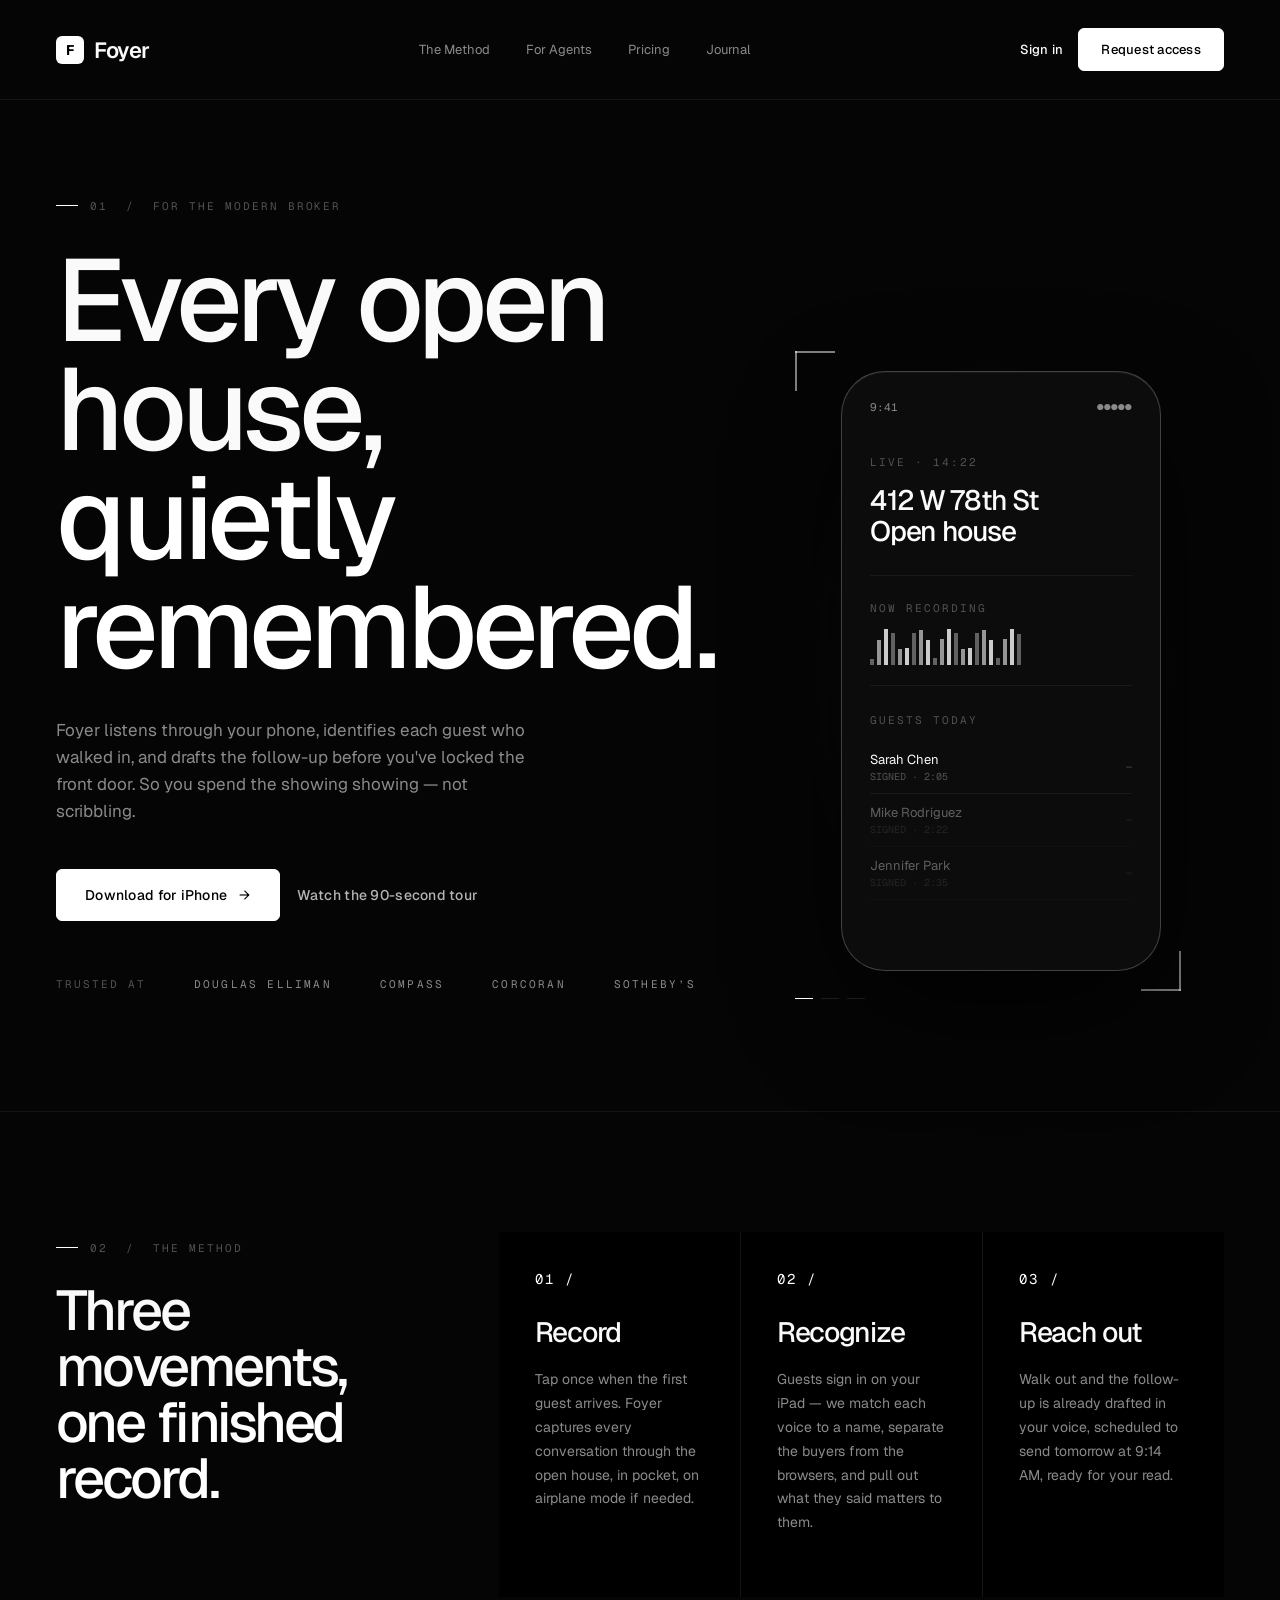
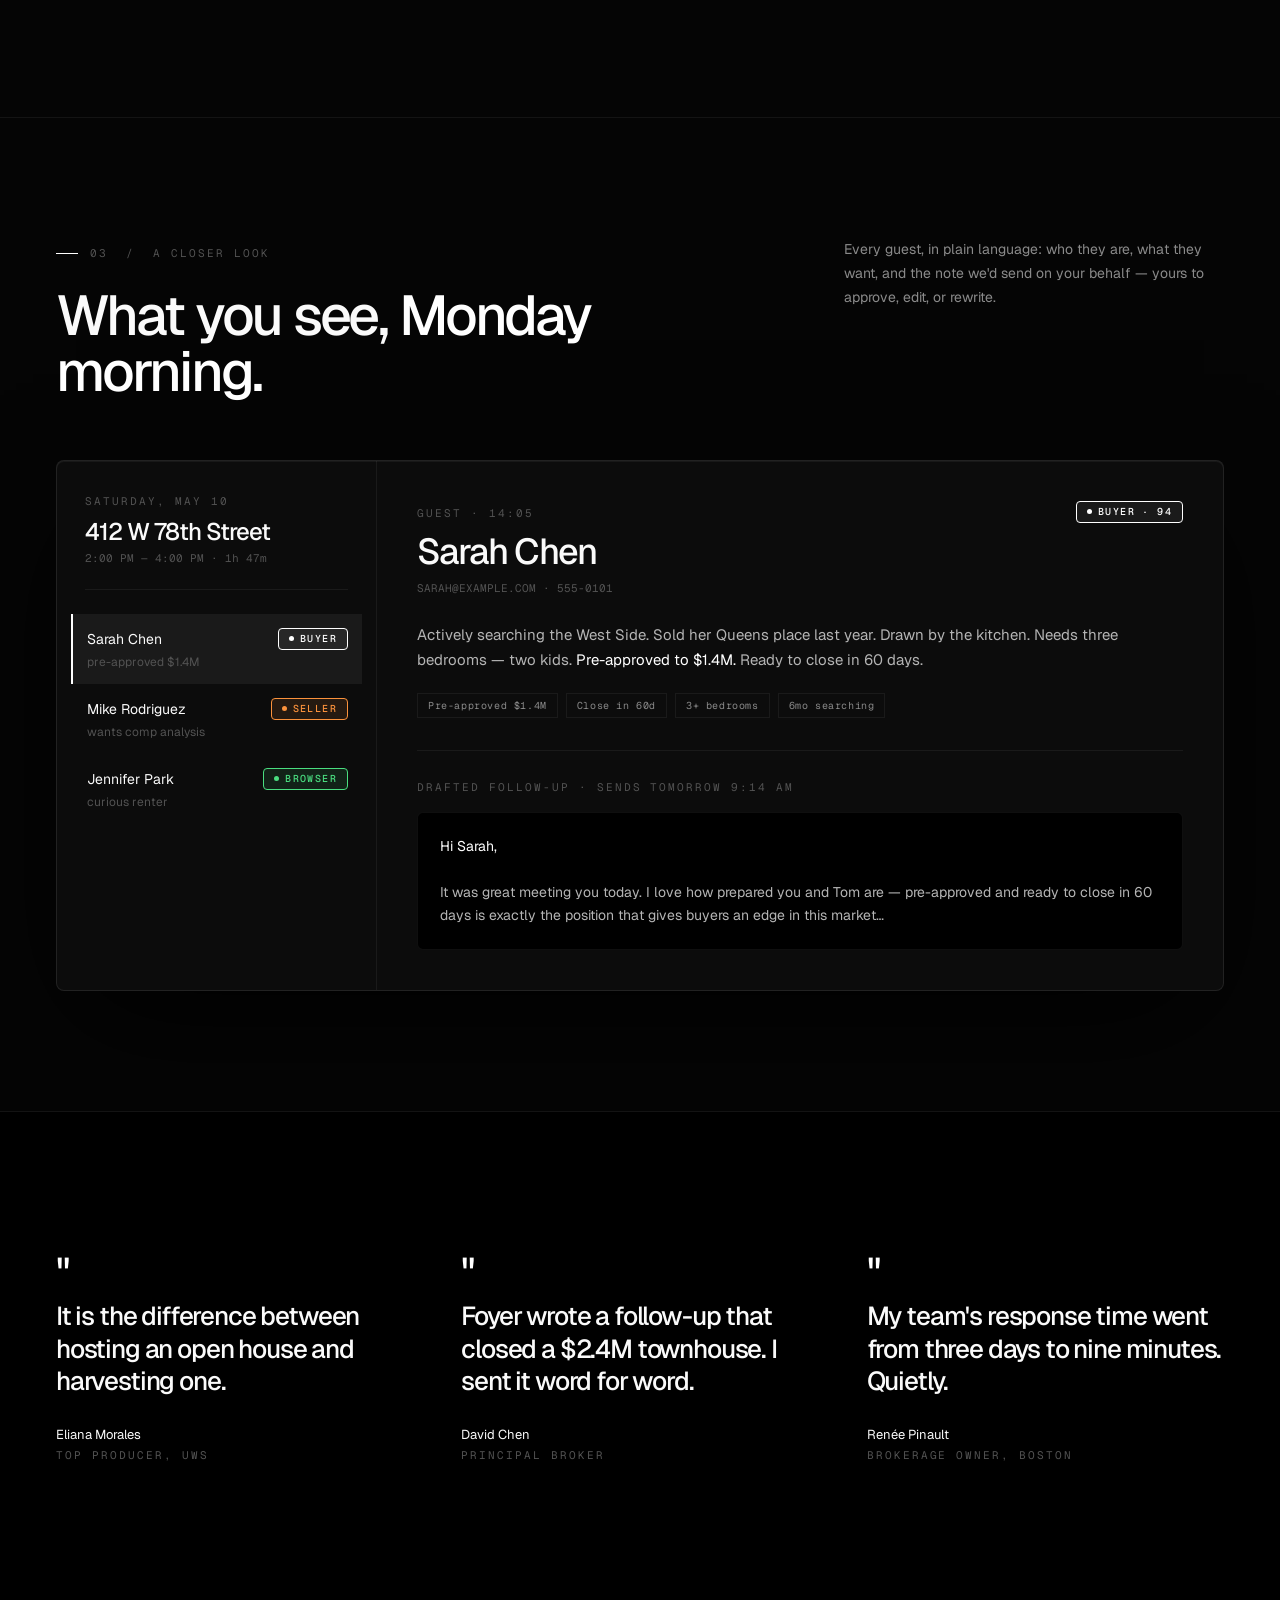
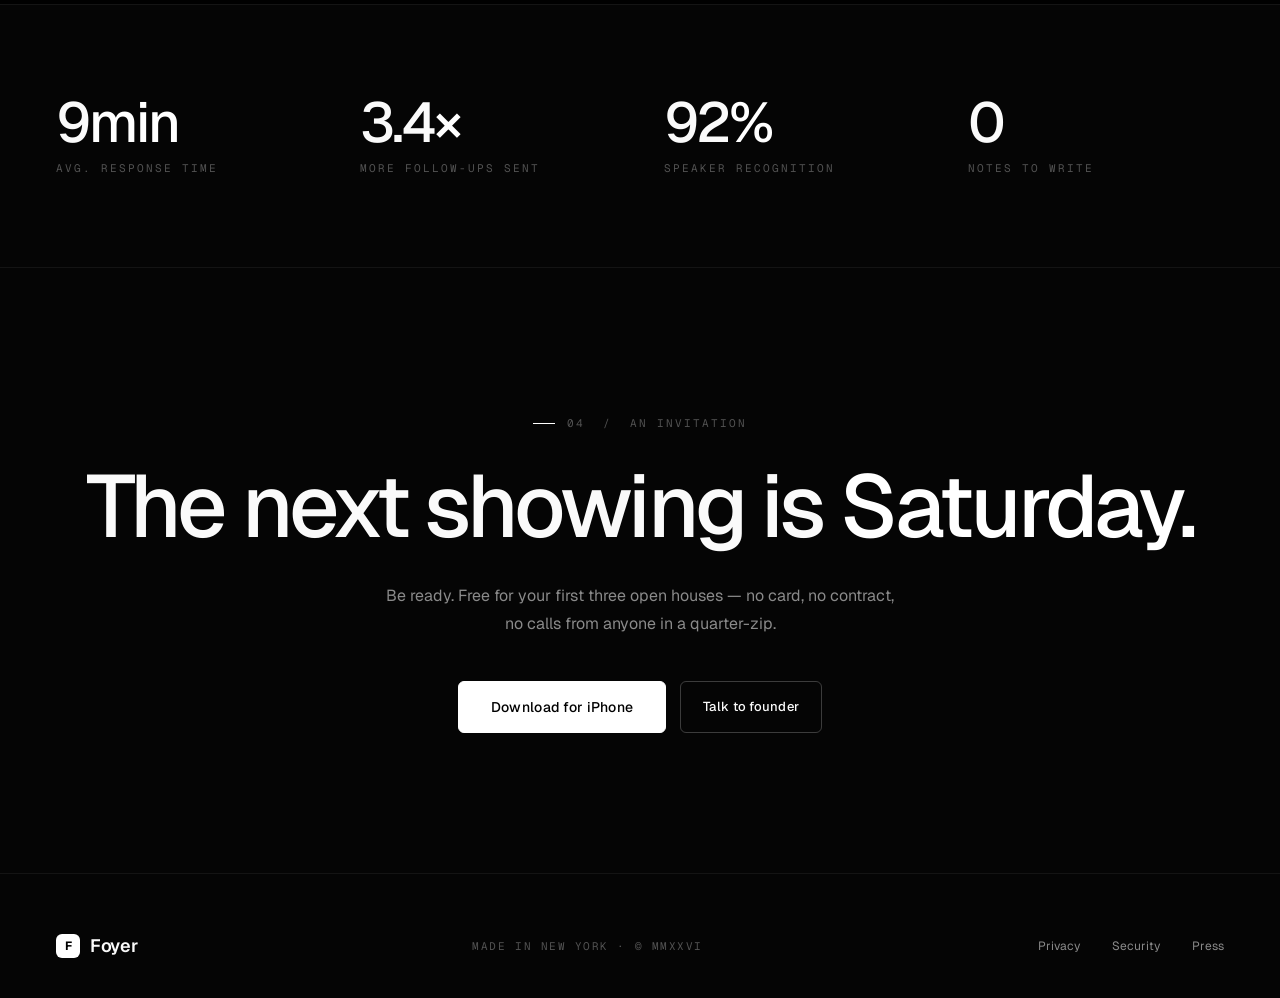
==== backend/index.html @ 09191d19 "Initial commit — backend pipeline, iOS app, marketing web - Pipeline: AssemblyAI Universal-2 diariza" ====
<!doctype html>
<html lang="en">
<head>
  <meta charset="utf-8" />
  <meta name="viewport" content="width=device-width, initial-scale=1" />
  <title>Foyer — Every open house, quietly remembered.</title>
  <link rel="preconnect" href="https://fonts.googleapis.com">
  <link rel="preconnect" href="https://fonts.gstatic.com" crossorigin>
  <link href="https://fonts.googleapis.com/css2?family=Geist:wght@300;400;500;600;700&family=Geist+Mono:wght@400;500&display=swap" rel="stylesheet">
  <style>
    :root {
      --bg-deep: #000000;
      --bg: #050505;
      --bg-card: #0c0c0c;
      --bg-elev: #141414;
      --bg-elev-2: #1c1c1c;
      --border: rgba(255,255,255,0.09);
      --border-strong: rgba(255,255,255,0.22);
      --hairline: rgba(255,255,255,0.06);
      --accent: #ffffff;
      --accent-dim: #ededed;
      --accent-soft: rgba(255,255,255,0.06);
      --cream: #fafafa;
      --cream-dim: #b4b4b4;
      --text: #fafafa;
      --text-dim: #8a8a8a;
      --text-muted: #525252;
      --terracotta: #fb923c;
      --terracotta-soft: rgba(251,146,60,0.10);
      --sage: #4ade80;
      --sage-soft: rgba(74,222,128,0.10);
      --shadow-card: 0 0 0 1px rgba(255,255,255,0.04) inset, 0 30px 60px -30px rgba(0,0,0,0.8);
      --shadow-deep: 0 1px 0 rgba(255,255,255,0.05) inset, 0 40px 120px -20px rgba(0,0,0,1);
      --sans: 'Geist', -apple-system, system-ui, sans-serif;
      --mono: 'Geist Mono', ui-monospace, Menlo, monospace;
    }

    * { box-sizing: border-box; }
    html, body { margin: 0; padding: 0; }
    body {
      background: var(--bg);
      color: var(--text);
      font-family: var(--sans);
      font-weight: 400;
      -webkit-font-smoothing: antialiased;
      -moz-osx-font-smoothing: grayscale;
    }
    ::selection { background: #fff; color: #000; }
    a { color: inherit; text-decoration: none; }

    /* ---- typography helpers ---- */
    .display {
      font-family: var(--sans);
      font-weight: 500;
      letter-spacing: -0.045em;
      line-height: 0.94;
    }
    .display-em { color: var(--accent); }
    .mono { font-family: var(--mono); }
    .eyebrow {
      font-family: var(--mono);
      font-size: 11px;
      letter-spacing: 0.18em;
      text-transform: uppercase;
      color: var(--text-muted);
      display: inline-flex;
      align-items: center;
      gap: 12px;
    }
    .eyebrow .rule {
      display: inline-block;
      width: 22px;
      height: 1px;
      background: var(--accent);
    }

    .hairline { height: 1px; width: 100%; background: var(--hairline); }

    /* ---- buttons ---- */
    .btn {
      display: inline-flex;
      align-items: center;
      gap: 10px;
      padding: 12px 22px;
      font-family: var(--sans);
      font-size: 13px;
      font-weight: 500;
      letter-spacing: 0.02em;
      border-radius: 6px;
      border: 1px solid var(--border-strong);
      background: transparent;
      color: var(--cream);
      cursor: pointer;
      transition: all 0.2s ease;
    }
    .btn:hover {
      background: rgba(255,255,255,0.05);
      border-color: rgba(255,255,255,0.35);
      color: #fff;
    }
    .btn-primary {
      background: #fff;
      color: #000;
      border-color: #fff;
      font-weight: 500;
    }
    .btn-primary:hover {
      background: var(--accent-dim);
      border-color: var(--accent-dim);
      color: #000;
    }
    .btn-ghost { border-color: transparent; padding: 12px 0; }
    .btn-ghost:hover { background: transparent; border-color: transparent; color: #fff; }
    .btn-lg { padding: 16px 28px; font-size: 14px; }
    .btn-xl { padding: 16px 32px; font-size: 14px; }
    .btn .arrow { font-family: var(--sans); font-weight: 400; margin-left: 2px; }

    /* ---- crest (logo) ---- */
    .crest {
      display: inline-flex;
      align-items: center;
      gap: 10px;
      font-family: var(--sans);
      font-size: 22px;
      font-weight: 600;
      color: var(--cream);
      letter-spacing: -0.02em;
    }
    .crest-mark {
      width: 28px;
      height: 28px;
      display: grid;
      place-items: center;
      border-radius: 6px;
      background: #fff;
      color: #000;
      font-family: var(--sans);
      font-size: 14px;
      font-weight: 700;
    }
    .crest-sm { font-size: 18px; }
    .crest-sm .crest-mark { width: 24px; height: 24px; font-size: 12px; }

    /* ---- tags ---- */
    .tag {
      display: inline-flex;
      align-items: center;
      gap: 6px;
      padding: 3px 10px 4px;
      font-family: var(--mono);
      font-size: 10px;
      letter-spacing: 0.14em;
      text-transform: uppercase;
      border-radius: 4px;
      border: 1px solid currentColor;
      font-weight: 500;
    }
    .tag .tag-dot {
      width: 5px;
      height: 5px;
      border-radius: 50%;
      background: currentColor;
    }
    .tag-buyer { color: var(--accent); background: var(--accent-soft); }
    .tag-seller { color: var(--terracotta); background: var(--terracotta-soft); }
    .tag-browser { color: var(--sage); background: var(--sage-soft); }

    /* ============ NAV ============ */
    .nav {
      padding: 28px 56px;
      display: flex;
      align-items: center;
      justify-content: space-between;
      border-bottom: 1px solid var(--hairline);
    }
    .nav-links {
      display: flex;
      gap: 36px;
      font-size: 13px;
      color: var(--text-dim);
    }
    .nav-links a:hover { color: var(--cream); }
    .nav-cta { display: flex; gap: 14px; align-items: center; }

    /* ============ HERO ============ */
    .hero {
      padding: 90px 56px 120px;
      position: relative;
    }
    .hero-grid {
      display: grid;
      grid-template-columns: 1.1fr 0.9fr;
      gap: 80px;
      align-items: end;
    }
    .hero h1 {
      font-size: 116px;
      line-height: 0.94;
      margin: 32px 0 0;
      letter-spacing: -0.045em;
      color: var(--cream);
      font-weight: 500;
    }
    .hero p.lede {
      max-width: 480px;
      margin-top: 36px;
      font-size: 17px;
      line-height: 1.6;
      color: var(--text-dim);
    }
    .hero-actions {
      display: flex;
      gap: 16px;
      margin-top: 44px;
      align-items: center;
    }
    .hero-trust {
      margin-top: 56px;
      display: flex;
      gap: 48px;
      align-items: center;
      flex-wrap: wrap;
    }
    .hero-trust .trust-label { color: var(--text-muted); }
    .hero-trust .trust-name {
      font-family: var(--mono);
      font-size: 11px;
      letter-spacing: 0.2em;
      color: var(--text-dim);
    }

    /* ---- animated phone ---- */
    .phone-stage {
      position: relative;
      height: 640px;
    }
    .phone-glow {
      position: absolute;
      inset: 0;
      background: radial-gradient(ellipse at center, var(--accent-soft), transparent 70%);
      pointer-events: none;
    }
    .phone {
      position: absolute;
      top: 20px;
      right: 20px;
      width: 320px;
      height: 600px;
      border-radius: 44px;
      border: 1px solid var(--border-strong);
      background: var(--bg-card);
      box-shadow: var(--shadow-deep);
      padding: 28px;
      overflow: hidden;
    }
    .phone-statusbar {
      display: flex;
      justify-content: space-between;
      font-size: 11px;
      color: var(--text-dim);
      margin-bottom: 36px;
    }
    .phone-address {
      font-family: var(--sans);
      font-weight: 500;
      letter-spacing: -0.045em;
      font-size: 28px;
      line-height: 1.1;
      margin-top: 14px;
      color: var(--cream);
    }
    .phone-address .phase-line { color: var(--accent); display: block; }
    .phone-divider {
      margin-top: 28px;
      padding: 20px 0;
      border-top: 1px solid var(--hairline);
      border-bottom: 1px solid var(--hairline);
    }
    .phase-text {
      font-size: 12px;
      color: var(--cream-dim);
      line-height: 1.5;
    }
    .waveform {
      display: flex;
      gap: 3px;
      align-items: flex-end;
      height: 36px;
    }
    .waveform .bar {
      width: 4px;
      background: var(--accent);
      transform-origin: bottom;
    }
    @keyframes hbar0 { from { transform: scaleY(.3); } to { transform: scaleY(1); } }
    @keyframes hbar1 { from { transform: scaleY(.6); } to { transform: scaleY(.4); } }
    @keyframes hbar2 { from { transform: scaleY(.5); } to { transform: scaleY(.9); } }
    @keyframes hbar3 { from { transform: scaleY(.8); } to { transform: scaleY(.3); } }
    .guests { margin-top: 22px; }
    .guest-row {
      display: flex;
      align-items: center;
      justify-content: space-between;
      padding: 10px 0;
      border-bottom: 1px solid var(--hairline);
      transition: opacity .5s;
    }
    .guest-row.dim { opacity: 0.35; }
    .guest-name { font-size: 13px; color: var(--cream); }
    .guest-meta { font-family: var(--mono); font-size: 10px; color: var(--text-muted); margin-top: 2px; }
    .guest-dash { font-family: var(--mono); font-size: 10px; color: var(--text-muted); }

    .corner-mark {
      position: absolute;
      color: var(--accent);
      pointer-events: none;
    }
    .corner-tl { top: 0; left: 0; }
    .corner-br { bottom: 0; right: 0; transform: rotate(180deg); }
    .phase-dots {
      position: absolute;
      bottom: -8px;
      left: 0;
      display: flex;
      gap: 8px;
    }
    .phase-dots .dot {
      width: 18px;
      height: 1px;
      background: var(--border);
      transition: background .3s;
    }
    .phase-dots .dot.active { background: var(--accent); }

    /* ============ THE METHOD ============ */
    .method { padding: 120px 56px; }
    .method-grid {
      display: grid;
      grid-template-columns: 1fr 2fr;
      gap: 80px;
      align-items: start;
    }
    .method h2 {
      font-size: 56px;
      line-height: 1;
      margin: 28px 0 0;
      color: var(--cream);
      font-weight: 500;
      letter-spacing: -0.045em;
    }
    .method-steps {
      display: grid;
      grid-template-columns: repeat(3, 1fr);
      gap: 1px;
      background: var(--hairline);
    }
    .method-step {
      background: var(--bg-deep);
      padding: 40px 36px 48px;
    }
    .method-step .num {
      font-family: var(--mono);
      font-size: 14px;
      color: var(--accent);
      line-height: 1;
      letter-spacing: 0.16em;
    }
    .method-step .title {
      font-family: var(--sans);
      font-weight: 500;
      letter-spacing: -0.045em;
      font-size: 28px;
      margin-top: 28px;
      color: var(--cream);
    }
    .method-step .body {
      margin-top: 18px;
      font-size: 14px;
      line-height: 1.7;
      color: var(--text-dim);
    }

    /* ============ SHOWCASE ============ */
    .showcase {
      padding: 120px 56px;
      background: var(--bg);
    }
    .showcase-inner { max-width: 1240px; margin: 0 auto; }
    .showcase-head {
      display: flex;
      justify-content: space-between;
      align-items: baseline;
      margin-bottom: 60px;
      gap: 60px;
    }
    .showcase h2 {
      font-size: 56px;
      line-height: 1;
      margin: 28px 0 0;
      color: var(--cream);
      font-weight: 500;
      letter-spacing: -0.045em;
    }
    .showcase-blurb {
      max-width: 380px;
      color: var(--text-dim);
      font-size: 14px;
      line-height: 1.7;
    }
    .preview-card {
      border: 1px solid var(--border);
      border-radius: 8px;
      background: var(--bg-card);
      box-shadow: var(--shadow-deep);
      overflow: hidden;
    }
    .preview-inner {
      display: grid;
      grid-template-columns: 320px 1fr;
      min-height: 460px;
    }
    .preview-list {
      border-right: 1px solid var(--hairline);
      padding: 28px;
    }
    .preview-property {
      font-family: var(--sans);
      font-weight: 500;
      letter-spacing: -0.045em;
      font-size: 24px;
      color: var(--cream);
      margin-top: 6px;
    }
    .preview-time {
      font-family: var(--mono);
      font-size: 11px;
      color: var(--text-muted);
      margin-top: 4px;
    }
    .preview-list .hairline { margin: 24px 0; }
    .visitor-row {
      padding: 14px;
      margin: 0 -14px;
      border-left: 2px solid transparent;
    }
    .visitor-row.active {
      background: var(--accent-soft);
      border-left-color: var(--accent);
    }
    .visitor-row-head {
      display: flex;
      justify-content: space-between;
      align-items: center;
    }
    .visitor-row .name { font-size: 14px; color: var(--cream); }
    .visitor-row .sub {
      font-size: 12px;
      color: var(--text-muted);
      margin-top: 4px;
    }
    .preview-detail { padding: 40px; }
    .detail-head {
      display: flex;
      justify-content: space-between;
      align-items: flex-start;
    }
    .detail-name {
      font-family: var(--sans);
      font-weight: 500;
      letter-spacing: -0.045em;
      font-size: 36px;
      margin-top: 6px;
      color: var(--cream);
    }
    .detail-contact {
      font-family: var(--mono);
      font-size: 11px;
      color: var(--text-muted);
      margin-top: 6px;
    }
    .detail-summary {
      margin-top: 28px;
      font-size: 15px;
      line-height: 1.65;
      color: var(--cream-dim);
    }
    .detail-summary .em { color: var(--accent); }
    .detail-chips {
      display: flex;
      gap: 8px;
      margin-top: 20px;
      flex-wrap: wrap;
    }
    .chip {
      font-family: var(--mono);
      font-size: 10px;
      letter-spacing: 0.06em;
      padding: 5px 10px;
      border: 1px solid var(--hairline);
      color: var(--text-dim);
    }
    .followup-box {
      margin-top: 16px;
      padding: 22px;
      background: var(--bg-deep);
      border: 1px solid var(--hairline);
      border-radius: 6px;
      font-size: 14px;
      line-height: 1.65;
      color: var(--cream-dim);
    }
    .followup-box .hi { color: var(--accent); }

    /* ============ QUOTES ============ */
    .quotes {
      padding: 140px 56px;
      background: var(--bg-deep);
    }
    .quotes-grid {
      display: grid;
      grid-template-columns: repeat(3, 1fr);
      gap: 48px;
    }
    .quote-mark {
      font-family: var(--sans);
      font-weight: 500;
      letter-spacing: -0.045em;
      font-size: 40px;
      color: var(--accent);
      line-height: 1;
    }
    blockquote {
      font-family: var(--sans);
      font-weight: 500;
      letter-spacing: -0.045em;
      margin: 8px 0 28px;
      font-size: 26px;
      line-height: 1.25;
      color: var(--cream);
    }
    figure { margin: 0; }
    figcaption .who { font-size: 13px; color: var(--cream); }
    figcaption .title { margin-top: 4px; }

    /* ============ STATS ============ */
    .stats {
      padding: 90px 56px;
      border-top: 1px solid var(--hairline);
      border-bottom: 1px solid var(--hairline);
    }
    .stats-grid {
      display: grid;
      grid-template-columns: repeat(4, 1fr);
      gap: 48px;
    }
    .stat-value {
      font-family: var(--sans);
      font-weight: 500;
      letter-spacing: -0.045em;
      font-size: 56px;
      line-height: 1;
      color: var(--cream);
    }
    .stat-value .suffix { color: var(--accent); }
    .stat-label { margin-top: 10px; }

    /* ============ CTA ============ */
    .cta {
      padding: 140px 56px;
      text-align: center;
    }
    .cta h2 {
      font-size: 88px;
      line-height: 1;
      margin: 32px 0 0;
      color: var(--cream);
      font-weight: 500;
      letter-spacing: -0.045em;
    }
    .cta-eyebrow { justify-content: center; }
    .cta p {
      max-width: 520px;
      margin: 32px auto 0;
      color: var(--text-dim);
      font-size: 16px;
      line-height: 1.7;
    }
    .cta-actions {
      margin-top: 44px;
      display: flex;
      justify-content: center;
      gap: 14px;
    }

    /* ============ FOOTER ============ */
    footer {
      padding: 60px 56px 40px;
      border-top: 1px solid var(--hairline);
      display: flex;
      justify-content: space-between;
      align-items: center;
      gap: 24px;
      flex-wrap: wrap;
    }
    .foot-meta {
      font-family: var(--mono);
      font-size: 11px;
      color: var(--text-muted);
      letter-spacing: 0.14em;
    }
    .foot-links {
      display: flex;
      gap: 32px;
      font-size: 12px;
      color: var(--text-dim);
    }
    .foot-links a:hover { color: var(--cream); }

    /* ---- responsive: collapse multi-col to single, keep design tight ---- */
    @media (max-width: 1100px) {
      .hero-grid { grid-template-columns: 1fr; gap: 60px; }
      .method-grid { grid-template-columns: 1fr; gap: 40px; }
      .method-steps { grid-template-columns: 1fr; }
      .preview-inner { grid-template-columns: 1fr; }
      .preview-list { border-right: none; border-bottom: 1px solid var(--hairline); }
      .quotes-grid { grid-template-columns: 1fr; gap: 40px; }
      .stats-grid { grid-template-columns: repeat(2, 1fr); }
      .nav-links { display: none; }
      .hero h1 { font-size: 72px; }
      .cta h2 { font-size: 56px; }
      .showcase h2, .method h2 { font-size: 40px; }
      .nav, .hero, .method, .showcase, .quotes, .stats, .cta, footer { padding-left: 24px; padding-right: 24px; }
    }
    @media (max-width: 640px) {
      .stats-grid { grid-template-columns: 1fr; }
      .phone-stage { height: 540px; }
      .phone { width: 280px; height: 520px; right: 50%; transform: translateX(50%); top: 10px; }
      .hero h1 { font-size: 52px; }
      .cta h2 { font-size: 40px; }
      .hero-trust { gap: 20px; }
    }
  </style>
</head>
<body>

  <!-- ============ NAV ============ -->
  <header class="nav">
    <a href="/" class="crest">
      <span class="crest-mark">F</span>
      <span>Foyer</span>
    </a>
    <nav class="nav-links">
      <a href="#method">The Method</a>
      <a href="#agents">For Agents</a>
      <a href="#pricing">Pricing</a>
      <a href="#journal">Journal</a>
    </nav>
    <div class="nav-cta">
      <a href="/login" class="btn btn-ghost" style="font-size:13px">Sign in</a>
      <a href="#access" class="btn btn-primary">Request access</a>
    </div>
  </header>

  <!-- ============ HERO ============ -->
  <section class="hero">
    <div class="hero-grid">
      <div>
        <div class="eyebrow"><span class="rule"></span><span>01 &nbsp;/&nbsp; For the modern broker</span></div>
        <h1 class="display">
          Every open house,<br>
          <span class="display-em">quietly remembered.</span>
        </h1>
        <p class="lede">
          Foyer listens through your phone, identifies each guest who walked in,
          and drafts the follow-up before you've locked the front door. So you
          spend the showing showing — not scribbling.
        </p>
        <div class="hero-actions">
          <a href="#download" class="btn btn-primary btn-lg">
            Download for iPhone <span class="arrow">→</span>
          </a>
          <a href="#tour" class="btn btn-ghost" style="font-size:14px;color:var(--cream-dim)">
            Watch the 90-second tour
          </a>
        </div>
        <div class="hero-trust">
          <span class="eyebrow trust-label">Trusted at</span>
          <span class="trust-name">DOUGLAS ELLIMAN</span>
          <span class="trust-name">COMPASS</span>
          <span class="trust-name">CORCORAN</span>
          <span class="trust-name">SOTHEBY&rsquo;S</span>
        </div>
      </div>

      <!-- animated phone -->
      <div class="phone-stage" id="phone-stage">
        <div class="phone-glow"></div>
        <div class="corner-mark corner-tl">
          <svg width="80" height="80" viewBox="0 0 80 80"><path d="M0 1 L40 1 M1 0 L1 40" stroke="currentColor" stroke-width="1" fill="none"/></svg>
        </div>
        <div class="corner-mark corner-br">
          <svg width="80" height="80" viewBox="0 0 80 80"><path d="M0 1 L40 1 M1 0 L1 40" stroke="currentColor" stroke-width="1" fill="none"/></svg>
        </div>

        <div class="phone">
          <div class="phone-statusbar">
            <span class="mono">9:41</span>
            <span class="mono">●●●●●</span>
          </div>
          <div class="eyebrow" id="phone-eyebrow"><span>Live · 14:22</span></div>
          <div class="phone-address">
            412 W 78th St
            <span class="phase-line" id="phone-phase">Open house</span>
          </div>
          <div class="phone-divider">
            <div class="eyebrow" id="phone-state" style="margin-bottom:14px"><span>Now recording</span></div>
            <div id="phone-state-body">
              <div class="waveform" id="waveform"></div>
            </div>
          </div>
          <div class="guests">
            <div class="eyebrow" style="margin-bottom:14px"><span>Guests today</span></div>
            <div id="guest-list"></div>
          </div>
        </div>

        <div class="phase-dots" id="phase-dots">
          <div class="dot active"></div>
          <div class="dot"></div>
          <div class="dot"></div>
        </div>
      </div>
    </div>
  </section>

  <div class="hairline"></div>

  <!-- ============ THE METHOD ============ -->
  <section class="method" id="method">
    <div class="method-grid">
      <div>
        <div class="eyebrow"><span class="rule"></span><span>02 &nbsp;/&nbsp; The method</span></div>
        <h2 class="display">
          Three movements,<br>
          <span class="display-em">one finished record.</span>
        </h2>
      </div>
      <div class="method-steps">
        <div class="method-step">
          <div class="num">01 /</div>
          <div class="title">Record</div>
          <p class="body">Tap once when the first guest arrives. Foyer captures every conversation through the open house, in pocket, on airplane mode if needed.</p>
        </div>
        <div class="method-step">
          <div class="num">02 /</div>
          <div class="title">Recognize</div>
          <p class="body">Guests sign in on your iPad — we match each voice to a name, separate the buyers from the browsers, and pull out what they said matters to them.</p>
        </div>
        <div class="method-step">
          <div class="num">03 /</div>
          <div class="title">Reach out</div>
          <p class="body">Walk out and the follow-up is already drafted in your voice, scheduled to send tomorrow at 9:14 AM, ready for your read.</p>
        </div>
      </div>
    </div>
  </section>

  <div class="hairline"></div>

  <!-- ============ SHOWCASE ============ -->
  <section class="showcase">
    <div class="showcase-inner">
      <div class="showcase-head">
        <div>
          <div class="eyebrow"><span class="rule"></span><span>03 &nbsp;/&nbsp; A closer look</span></div>
          <h2 class="display">
            What you see, <span class="display-em">Monday morning.</span>
          </h2>
        </div>
        <div class="showcase-blurb">
          Every guest, in plain language: who they are, what they want, and the
          note we'd send on your behalf — yours to approve, edit, or rewrite.
        </div>
      </div>

      <div class="preview-card">
        <div class="preview-inner">
          <div class="preview-list">
            <div class="eyebrow"><span>Saturday, May 10</span></div>
            <div class="preview-property">412 W 78th Street</div>
            <div class="preview-time">2:00 PM — 4:00 PM · 1h 47m</div>
            <div class="hairline"></div>

            <div class="visitor-row active">
              <div class="visitor-row-head">
                <div class="name">Sarah Chen</div>
                <span class="tag tag-buyer"><span class="tag-dot"></span>buyer</span>
              </div>
              <div class="sub">pre-approved $1.4M</div>
            </div>
            <div class="visitor-row">
              <div class="visitor-row-head">
                <div class="name">Mike Rodriguez</div>
                <span class="tag tag-seller"><span class="tag-dot"></span>seller</span>
              </div>
              <div class="sub">wants comp analysis</div>
            </div>
            <div class="visitor-row">
              <div class="visitor-row-head">
                <div class="name">Jennifer Park</div>
                <span class="tag tag-browser"><span class="tag-dot"></span>browser</span>
              </div>
              <div class="sub">curious renter</div>
            </div>
          </div>

          <div class="preview-detail">
            <div class="detail-head">
              <div>
                <div class="eyebrow"><span>Guest · 14:05</span></div>
                <div class="detail-name">Sarah Chen</div>
                <div class="detail-contact">SARAH@EXAMPLE.COM · 555-0101</div>
              </div>
              <span class="tag tag-buyer"><span class="tag-dot"></span>buyer · 94</span>
            </div>
            <p class="detail-summary">
              Actively searching the West Side. Sold her Queens place last year. Drawn by the
              kitchen. Needs three bedrooms — two kids. <span class="em">Pre-approved to $1.4M.</span> Ready to close in 60 days.
            </p>
            <div class="detail-chips">
              <span class="chip">Pre-approved $1.4M</span>
              <span class="chip">Close in 60d</span>
              <span class="chip">3+ bedrooms</span>
              <span class="chip">6mo searching</span>
            </div>
            <div class="hairline" style="margin:32px 0 24px"></div>
            <div class="eyebrow"><span>Drafted follow-up · sends tomorrow 9:14 AM</span></div>
            <div class="followup-box">
              <span class="hi">Hi Sarah,</span><br><br>
              It was great meeting you today. I love how prepared you and Tom are —
              pre-approved and ready to close in 60 days is exactly the position that gives
              buyers an edge in this market…
            </div>
          </div>
        </div>
      </div>
    </div>
  </section>

  <div class="hairline"></div>

  <!-- ============ QUOTES ============ -->
  <section class="quotes">
    <div class="quotes-grid">
      <figure>
        <div class="quote-mark">"</div>
        <blockquote>It is the difference between hosting an open house and harvesting one.</blockquote>
        <figcaption>
          <div class="who">Eliana Morales</div>
          <div class="eyebrow title"><span>Top producer, UWS</span></div>
        </figcaption>
      </figure>
      <figure>
        <div class="quote-mark">"</div>
        <blockquote>Foyer wrote a follow-up that closed a $2.4M townhouse. I sent it word for word.</blockquote>
        <figcaption>
          <div class="who">David Chen</div>
          <div class="eyebrow title"><span>Principal broker</span></div>
        </figcaption>
      </figure>
      <figure>
        <div class="quote-mark">"</div>
        <blockquote>My team's response time went from three days to nine minutes. Quietly.</blockquote>
        <figcaption>
          <div class="who">Renée Pinault</div>
          <div class="eyebrow title"><span>Brokerage owner, Boston</span></div>
        </figcaption>
      </figure>
    </div>
  </section>

  <!-- ============ STATS ============ -->
  <section class="stats">
    <div class="stats-grid">
      <div>
        <div class="stat-value">9<span class="suffix">min</span></div>
        <div class="eyebrow stat-label"><span>Avg. response time</span></div>
      </div>
      <div>
        <div class="stat-value">3.4<span class="suffix">×</span></div>
        <div class="eyebrow stat-label"><span>More follow-ups sent</span></div>
      </div>
      <div>
        <div class="stat-value">92<span class="suffix">%</span></div>
        <div class="eyebrow stat-label"><span>Speaker recognition</span></div>
      </div>
      <div>
        <div class="stat-value">0</div>
        <div class="eyebrow stat-label"><span>Notes to write</span></div>
      </div>
    </div>
  </section>

  <!-- ============ CTA ============ -->
  <section class="cta" id="access">
    <div class="eyebrow cta-eyebrow"><span class="rule"></span><span>04 &nbsp;/&nbsp; An invitation</span></div>
    <h2 class="display">
      The next showing is <span class="display-em">Saturday.</span>
    </h2>
    <p>
      Be ready. Free for your first three open houses — no card, no contract,
      no calls from anyone in a quarter-zip.
    </p>
    <div class="cta-actions">
      <a href="#download" class="btn btn-primary btn-xl">Download for iPhone</a>
      <a href="#contact" class="btn">Talk to founder</a>
    </div>
  </section>

  <!-- ============ FOOTER ============ -->
  <footer>
    <a href="/" class="crest crest-sm">
      <span class="crest-mark">F</span>
      <span>Foyer</span>
    </a>
    <div class="foot-meta">MADE IN NEW YORK · © MMXXVI</div>
    <div class="foot-links">
      <a href="#privacy">Privacy</a>
      <a href="#security">Security</a>
      <a href="#press">Press</a>
    </div>
  </footer>

  <script>
    // --- waveform bars (phase 0 only) ---
    (function renderWaveform() {
      const wf = document.getElementById('waveform');
      const frag = document.createDocumentFragment();
      for (let i = 0; i < 22; i++) {
        const bar = document.createElement('div');
        bar.className = 'bar';
        const h = 6 + Math.abs(Math.sin(i * 0.7)) * 30;
        bar.style.height = h + 'px';
        bar.style.opacity = (0.35 + (i % 3) * 0.22).toString();
        bar.style.animation = 'hbar' + (i % 4) + ' 0.9s ease-in-out ' + (i * 60) + 'ms infinite alternate';
        frag.appendChild(bar);
      }
      wf.appendChild(frag);
    })();

    // --- guests + phase cycler ---
    const GUESTS = [
      { name: 'Sarah Chen',     t: '2:05', tag: 'buyer'   },
      { name: 'Mike Rodriguez', t: '2:22', tag: 'seller'  },
      { name: 'Jennifer Park',  t: '2:35', tag: 'browser' },
    ];

    function renderGuests(phase) {
      const host = document.getElementById('guest-list');
      host.innerHTML = '';
      GUESTS.forEach((g, i) => {
        const row = document.createElement('div');
        row.className = 'guest-row' + (phase === 0 && i > phase ? ' dim' : '');
        const left = document.createElement('div');
        left.innerHTML =
          '<div class="guest-name">' + g.name + '</div>' +
          '<div class="guest-meta">' + (phase === 2 ? 'DRAFTED · 9:14 AM' : 'SIGNED · ' + g.t) + '</div>';
        row.appendChild(left);
        if (phase >= 1) {
          const tag = document.createElement('span');
          tag.className = 'tag tag-' + g.tag;
          tag.innerHTML = '<span class="tag-dot"></span>' + g.tag;
          row.appendChild(tag);
        } else {
          const dash = document.createElement('span');
          dash.className = 'guest-dash';
          dash.textContent = '—';
          row.appendChild(dash);
        }
        host.appendChild(row);
      });
    }

    function setPhase(phase) {
      const eyebrow = phase === 0 ? 'Live · 14:22' : phase === 1 ? 'Recognizing · 14:38' : 'Brief · 16:04';
      const phaseLine = phase === 0 ? 'Open house' : phase === 1 ? 'Three voices' : 'Walk-out';
      const stateLabel = phase === 0 ? 'Now recording' : phase === 1 ? 'Matched · 3 / 3' : 'Follow-ups ready';

      document.querySelector('#phone-eyebrow span').textContent = eyebrow;
      document.getElementById('phone-phase').textContent = phaseLine;
      document.querySelector('#phone-state span').textContent = stateLabel;

      const body = document.getElementById('phone-state-body');
      if (phase === 0) {
        body.innerHTML = '<div class="waveform" id="waveform"></div>';
        const wf = document.getElementById('waveform');
        for (let i = 0; i < 22; i++) {
          const bar = document.createElement('div');
          bar.className = 'bar';
          const h = 6 + Math.abs(Math.sin(i * 0.7)) * 30;
          bar.style.height = h + 'px';
          bar.style.opacity = (0.35 + (i % 3) * 0.22).toString();
          bar.style.animation = 'hbar' + (i % 4) + ' 0.9s ease-in-out ' + (i * 60) + 'ms infinite alternate';
          wf.appendChild(bar);
        }
      } else if (phase === 1) {
        body.innerHTML = '<div class="phase-text">Sarah · Mike · Jennifer voice-matched against today\'s sign-in.</div>';
      } else {
        body.innerHTML = '<div class="phase-text">3 drafted messages waiting on your read. Sending tomorrow at 9:14 AM.</div>';
      }

      const dots = document.querySelectorAll('#phase-dots .dot');
      dots.forEach((d, i) => d.classList.toggle('active', i === phase));

      renderGuests(phase);
    }

    let phase = 0;
    renderGuests(0);
    setInterval(() => {
      phase = (phase + 1) % 3;
      setPhase(phase);
    }, 3200);
  </script>
</body>
</html>
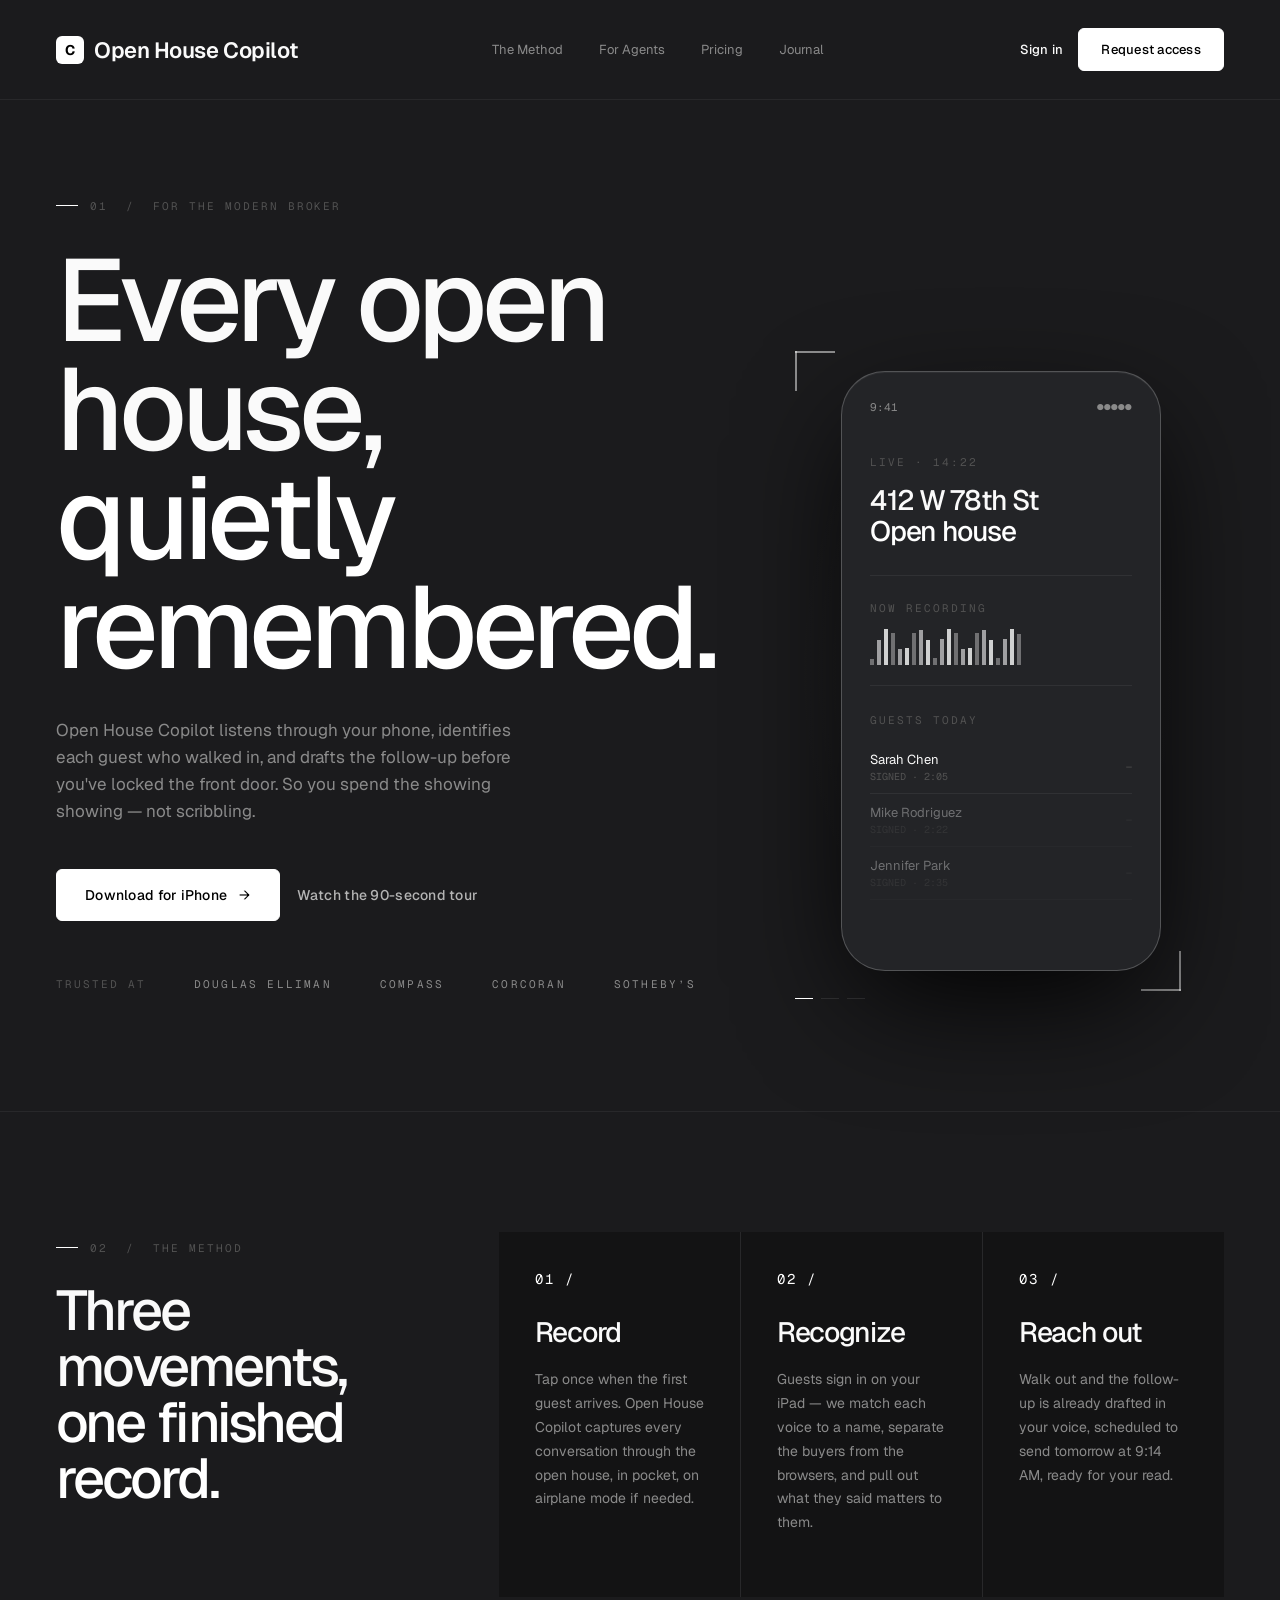
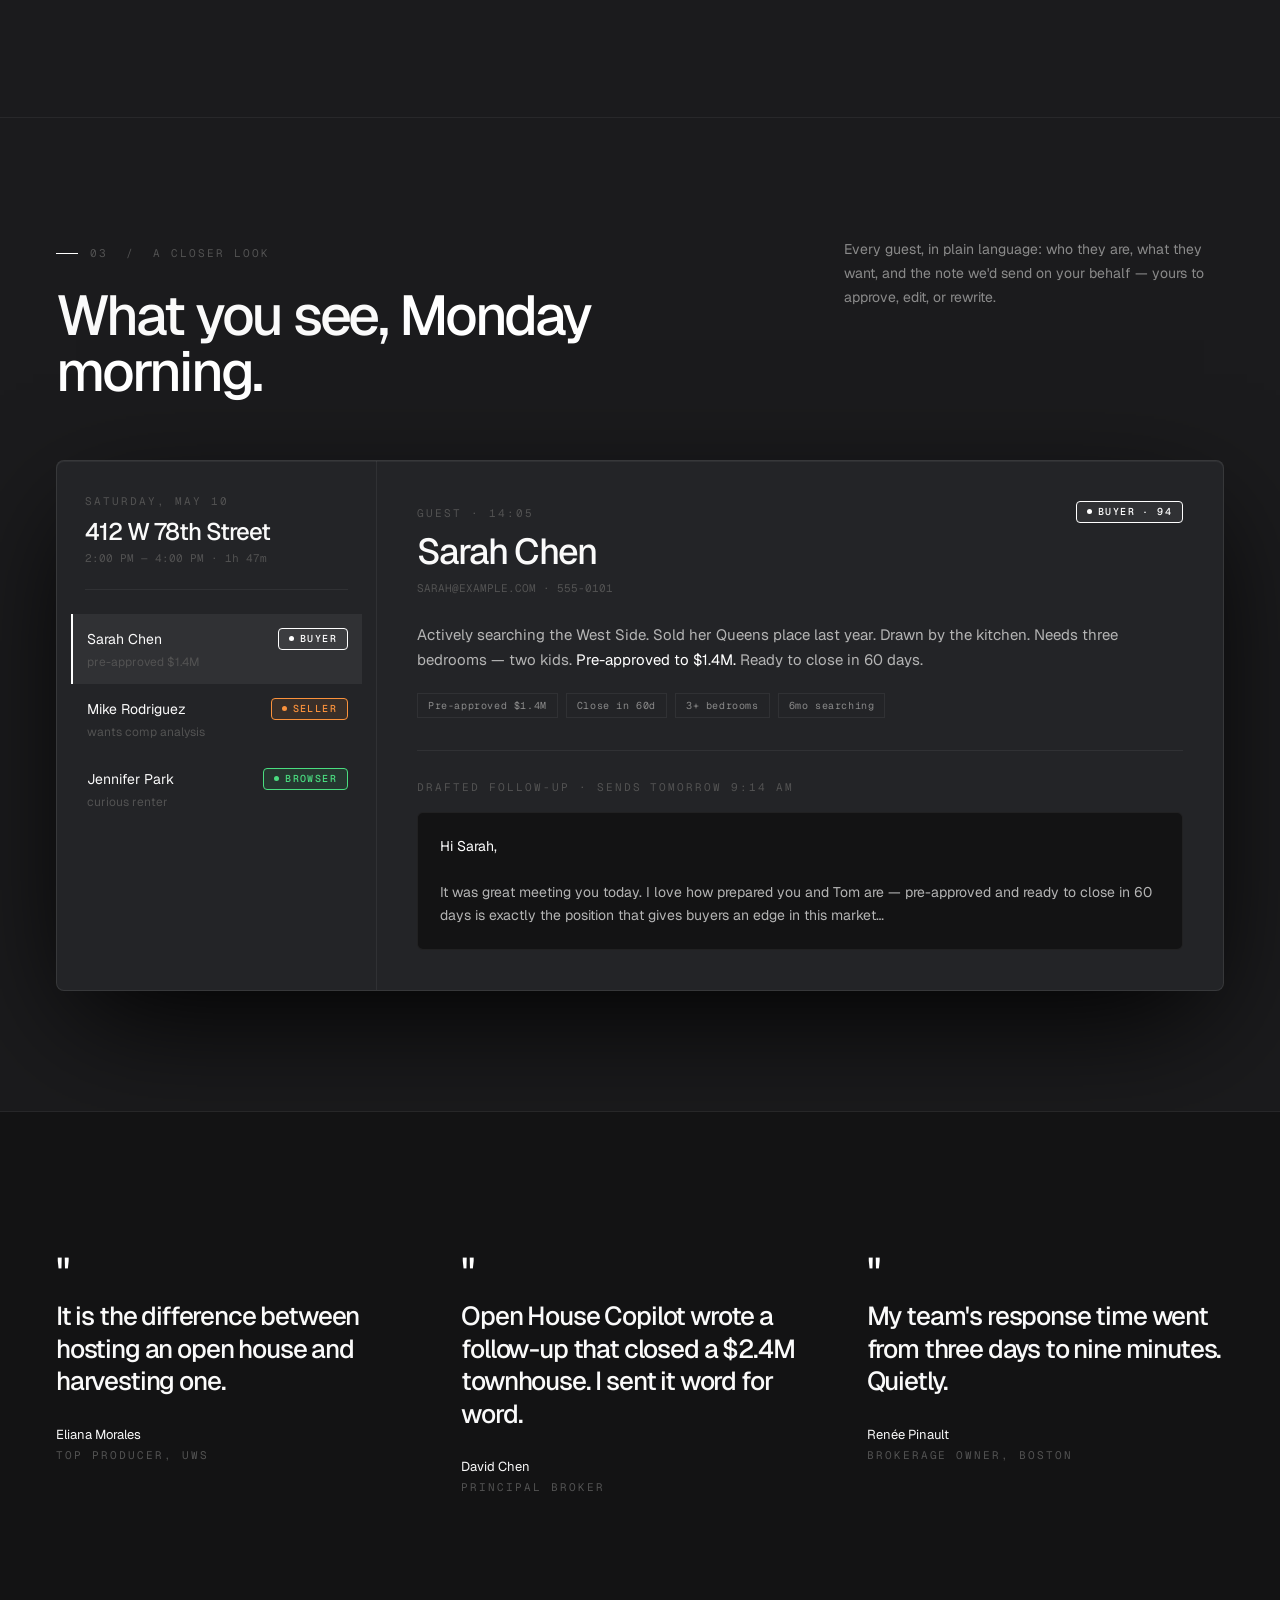
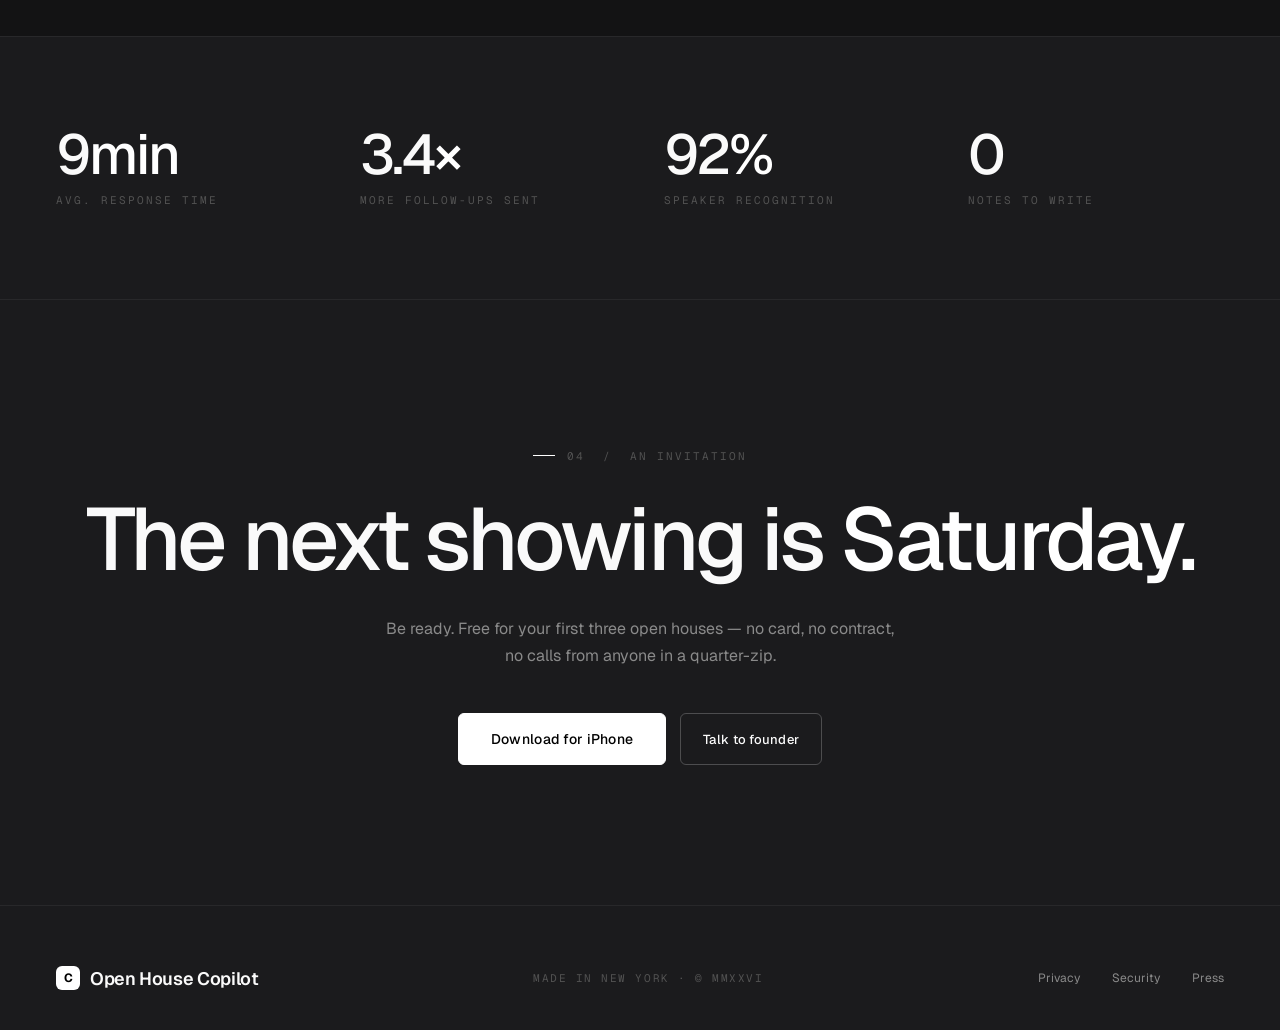
==== commit 7dca1654: "fix(web): soften background to Google-style dark gray + finish Foyer→Open House Copilot rename Co-Au" ====
--- a/backend/index.html
+++ b/backend/index.html
@@ -3,17 +3,17 @@
 <head>
   <meta charset="utf-8" />
   <meta name="viewport" content="width=device-width, initial-scale=1" />
-  <title>Foyer — Every open house, quietly remembered.</title>
+  <title>Open House Copilot — Every open house, quietly remembered.</title>
   <link rel="preconnect" href="https://fonts.googleapis.com">
   <link rel="preconnect" href="https://fonts.gstatic.com" crossorigin>
   <link href="https://fonts.googleapis.com/css2?family=Geist:wght@300;400;500;600;700&family=Geist+Mono:wght@400;500&display=swap" rel="stylesheet">
   <style>
     :root {
-      --bg-deep: #000000;
-      --bg: #050505;
-      --bg-card: #0c0c0c;
-      --bg-elev: #141414;
-      --bg-elev-2: #1c1c1c;
+      --bg-deep: #131314;
+      --bg: #1b1b1d;
+      --bg-card: #232427;
+      --bg-elev: #2a2b2e;
+      --bg-elev-2: #313135;
       --border: rgba(255,255,255,0.09);
       --border-strong: rgba(255,255,255,0.22);
       --hairline: rgba(255,255,255,0.06);
@@ -646,8 +646,8 @@
   <!-- ============ NAV ============ -->
   <header class="nav">
     <a href="/" class="crest">
-      <span class="crest-mark">F</span>
-      <span>Foyer</span>
+      <span class="crest-mark">C</span>
+      <span>Open House Copilot</span>
     </a>
     <nav class="nav-links">
       <a href="#method">The Method</a>
@@ -671,7 +671,7 @@
           <span class="display-em">quietly remembered.</span>
         </h1>
         <p class="lede">
-          Foyer listens through your phone, identifies each guest who walked in,
+          Open House Copilot listens through your phone, identifies each guest who walked in,
           and drafts the follow-up before you've locked the front door. So you
           spend the showing showing — not scribbling.
         </p>
@@ -749,7 +749,7 @@
         <div class="method-step">
           <div class="num">01 /</div>
           <div class="title">Record</div>
-          <p class="body">Tap once when the first guest arrives. Foyer captures every conversation through the open house, in pocket, on airplane mode if needed.</p>
+          <p class="body">Tap once when the first guest arrives. Open House Copilot captures every conversation through the open house, in pocket, on airplane mode if needed.</p>
         </div>
         <div class="method-step">
           <div class="num">02 /</div>
@@ -862,7 +862,7 @@
       </figure>
       <figure>
         <div class="quote-mark">"</div>
-        <blockquote>Foyer wrote a follow-up that closed a $2.4M townhouse. I sent it word for word.</blockquote>
+        <blockquote>Open House Copilot wrote a follow-up that closed a $2.4M townhouse. I sent it word for word.</blockquote>
         <figcaption>
           <div class="who">David Chen</div>
           <div class="eyebrow title"><span>Principal broker</span></div>
@@ -920,8 +920,8 @@
   <!-- ============ FOOTER ============ -->
   <footer>
     <a href="/" class="crest crest-sm">
-      <span class="crest-mark">F</span>
-      <span>Foyer</span>
+      <span class="crest-mark">C</span>
+      <span>Open House Copilot</span>
     </a>
     <div class="foot-meta">MADE IN NEW YORK · © MMXXVI</div>
     <div class="foot-links">
